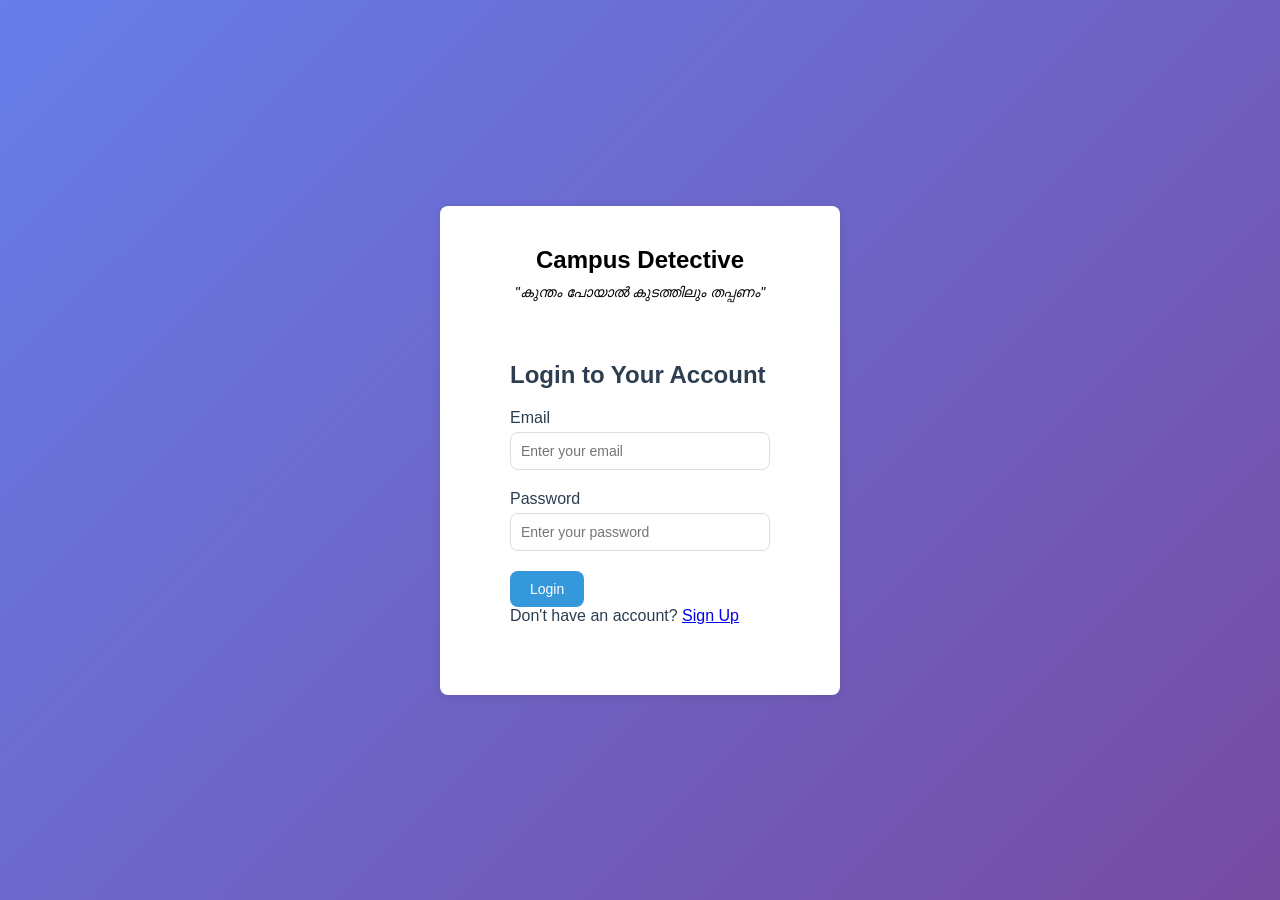
==== index.html @ ca376278 "initial commit" ====
<!DOCTYPE html>
<html lang="en">
<head>
    <meta charset="UTF-8">
    <meta name="viewport" content="width=device-width, initial-scale=1.0">
    <title>Campus Detective - Login</title>
    <link rel="stylesheet" href="css/style.css">
</head>
<body>
    <div class="container">
        <div class="auth-container">
            <h1 class="logo"style="color: black;"> Campus Detective </h1>
            <p class="tagline"style="color: black;">"കുന്തം പോയാൽ കുടത്തിലും തപ്പണം"</p>
            
            <form id="loginForm" class="auth-form">
                <h2>Login to Your Account</h2>
                
                <div class="form-group">
                    <label for="email">Email</label>
                    <input type="email" id="email" name="email" placeholder="Enter your email" required>
                </div>
                
                <div class="form-group">
                    <label for="password">Password</label>
                    <input type="password" id="password" name="password" placeholder="Enter your password" required>
                </div>
                
                <button type="submit" class="btn btn-primary">Login</button>
                
                <p class="auth-link">
                    Don't have an account? <a href="signup.html">Sign Up</a>
                </p>
            </form>
        </div>
    </div>

    <script>
        // Login functionality
        document.getElementById('loginForm').addEventListener('submit', function(e) {
            e.preventDefault();
            
            const email = document.getElementById('email').value;
            const password = document.getElementById('password').value;
            
            // Get users from localStorage
            const users = JSON.parse(localStorage.getItem('users')) || [];
            
            // Find user with matching email and password
            const user = users.find(u => u.email === email && u.password === password);
            
            if (user) {
                // Store current user in localStorage
                localStorage.setItem('currentUser', JSON.stringify({
                    email: user.email,
                    fullName: user.fullName,
                    campusId: user.campusId,
                    points: user.points
                }));
                
                // Redirect to home page
                window.location.href = 'home.html';
            } else {
                alert('Invalid email or password!');
            }
        });

        // Check if user is already logged in
        if (localStorage.getItem('currentUser')) {
            window.location.href = 'home.html';
        }
    </script>
</body>
</html>
---- css/style.css ----
/* Global Styles */
:root {
    --primary-color: #2c3e50;
    --secondary-color: #3498db;
    --success-color: #27ae60;
    --danger-color: #e74c3c;
    --warning-color: #f39c12;
    --light-bg: #ecf0f1;
    --dark-text: #2c3e50;
    --border-radius: 8px;
    --box-shadow: 0 2px 10px rgba(0,0,0,0.1);
}

* {
    margin: 0;
    padding: 0;
    box-sizing: border-box;
}

body {
    font-family: -apple-system, BlinkMacSystemFont, 'Segoe UI', Roboto, Oxygen, Ubuntu, sans-serif;
    background: linear-gradient(135deg, #667eea 0%, #764ba2 100%);
    min-height: 100vh;
    color: var(--dark-text);
}

/* Container Styles */
.container {
    display: flex;
    justify-content: center;
    align-items: center;
    min-height: 100vh;
    padding: 20px;
}

.main-container {
    max-width: 1200px;
    margin: 80px auto 20px;
    padding: 20px;
}

/* Auth Pages */
.auth-container {
    background: white;
    border-radius: var(--border-radius);
    box-shadow: var(--box-shadow);
    padding: 40px;
    width: 100%;
    max-width: 400px;
}

.logo {
    text-align: center;
    color: white;
    margin-bottom: 10px;
    font-size: 24px;
}

.tagline {
    text-align: center;
    color: rgba(255,255,255,0.9);
    font-style: italic;
    margin-bottom: 30px;
    font-size: 14px;
}

.tagline-large {
    text-align: center;
    color: white;
    font-size: 18px;
    font-style: italic;
    margin-bottom: 20px;
    padding: 10px;
    background: rgba(255,255,255,0.1);
    border-radius: var(--border-radius);
}

.auth-form {
    background: white;
    padding: 30px;
    border-radius: var(--border-radius);
}

.auth-form h2 {
    margin-bottom: 20px;
    color: var(--primary-color);
}

/* Navigation */
.navbar {
    background: white;
    box-shadow: var(--box-shadow);
    position: fixed;
    top: 0;
    left: 0;
    right: 0;
    z-index: 1000;
}

.nav-container {
    max-width: 1200px;
    margin: 0 auto;
    padding: 15px 20px;
    display: flex;
    justify-content: space-between;
    align-items: center;
}

.nav-logo {
    color: var(--primary-color);
    font-size: 20px;
}

.nav-links {
    display: flex;
    gap: 20px;
    align-items: center;
}

.nav-links a {
    text-decoration: none;
    color: var(--dark-text);
    font-weight: 500;
    transition: color 0.3s;
}

.nav-links a:hover,
.nav-links a.active {
    color: var(--secondary-color);
}

/* Form Styles */
.form-group {
    margin-bottom: 20px;
}

.form-group label {
    display: block;
    margin-bottom: 5px;
    font-weight: 500;
    color: var(--primary-color);
}

.form-group input,
.form-group textarea,
.form-group select {
    width: 100%;
    padding: 10px;
    border: 1px solid #ddd;
    border-radius: var(--border-radius);
    font-size: 14px;
    transition: border-color 0.3s;
}

.form-group input:focus,
.form-group textarea:focus,
.form-group select:focus {
    outline: none;
    border-color: var(--secondary-color);
}

.radio-group {
    display: flex;
    gap: 20px;
}

.radio-label {
    display: flex;
    align-items: center;
    gap: 5px;
    cursor: pointer;
}

/* Button Styles */
.btn {
    padding: 10px 20px;
    border: none;
    border-radius: var(--border-radius);
    font-size: 14px;
    font-weight: 500;
    cursor: pointer;
    transition: all 0.3s ease;
}

.btn:hover {
    transform: translateY(-2px);
    box-shadow: 0 5px 15px rgba(0,0,0,0.2);
}

.btn-primary {
    background: var(--secondary-color);
    color: white;
}

.btn-primary:hover {
    background: #2980b9;
}

.btn-logout {
    background: var(--danger-color);
    color: white;
    padding: 8px 16px;
}

.btn-logout:hover {
    background: #c0392b;
}

.btn-search {
    background: var(--primary-color);
    color: white;
}

.filter-btn {
    background: white;
    color: var(--dark-text);
    border: 1px solid #ddd;
}

.filter-btn.active {
    background: var(--secondary-color);
    color: white;
    border-color: var(--secondary-color);
}

.btn-large {
    width: 100%;
    padding: 12px;
    font-size: 16px;
}

/* Feed Controls */
.feed-controls {
    background: white;
    padding: 20px;
    border-radius: var(--border-radius);
    margin-bottom: 20px;
}

.search-box {
    display: flex;
    gap: 10px;
    margin-bottom: 15px;
}

.search-box input {
    flex: 1;
    padding: 10px;
    border: 1px solid #ddd;
    border-radius: var(--border-radius);
    font-size: 14px;
}

.filter-buttons {
    display: flex;
    gap: 10px;
    flex-wrap: wrap;
}

/* Items Feed */
.items-feed {
    display: grid;
    grid-template-columns: repeat(auto-fill, minmax(300px, 1fr));
    gap: 20px;
}

.item-card {
    background: white;
    border-radius: var(--border-radius);
    overflow: hidden;
    box-shadow: var(--box-shadow);
    transition: transform 0.3s;
}

.item-card:hover {
    transform: translateY(-5px);
    box-shadow: 0 5px 20px rgba(0,0,0,0.15);
}

.item-image {
    width: 100%;
    height: 200px;
    object-fit: cover;
}

.item-content {
    padding: 15px;
}

.item-header {
    display: flex;
    justify-content: space-between;
    align-items: center;
    margin-bottom: 10px;
}

.item-name {
    font-size: 18px;
    font-weight: 600;
    color: var(--primary-color);
}

.item-type {
    padding: 4px 8px;
    border-radius: 4px;
    font-size: 12px;
    font-weight: 500;
}

.item-type.lost {
    background: #fee;
    color: var(--danger-color);
}

.item-type.found {
    background: #e8f5e9;
    color: var(--success-color);
}

.item-location {
    color: #666;
    font-size: 14px;
    margin-bottom: 5px;
}

.item-location::before {
    content: "📍 ";
}

.item-date {
    color: #999;
    font-size: 12px;
    margin-bottom: 10px;
}

.item-description {
    color: var(--dark-text);
    font-size: 14px;
    line-height: 1.6;
    margin-bottom: 15px;
}

.item-footer {
    display: flex;
    justify-content: space-between;
    align-items: center;
    border-top: 1px solid #eee;
    padding-top: 15px;
}

.item-reporter {
    color: #999;
    font-size: 12px;
}

.mark-returned-btn {
    background: var(--success-color);
    color: white;
    padding: 6px 12px;
    font-size: 12px;
}

.mark-returned-btn:hover {
    background: #219a52;
}

/* Leaderboard Styles */
.leaderboard-container {
    background: white;
    border-radius: var(--border-radius);
    padding: 30px;
    box-shadow: var(--box-shadow);
}

.leaderboard-container h2 {
    color: var(--primary-color);
    margin-bottom: 10px;
    text-align: center;
}

.leaderboard-subtitle {
    text-align: center;
    color: #666;
    margin-bottom: 30px;
}

.leaderboard-list {
    margin-bottom: 20px;
}

.leaderboard-item {
    display: flex;
    align-items: center;
    padding: 15px;
    border-bottom: 1px solid #eee;
    transition: background-color 0.3s;
}

.leaderboard-item:hover {
    background-color: #f9f9f9;
}

.leaderboard-item.current-user {
    background-color: #e3f2fd;
    border-radius: var(--border-radius);
}

.rank {
    width: 50px;
    font-size: 20px;
    font-weight: 600;
    color: var(--secondary-color);
}

.user-info {
    flex: 1;
}

.user-name {
    font-weight: 600;
    color: var(--primary-color);
}

.user-campusid {
    font-size: 12px;
    color: #666;
}

.user-points {
    text-align: right;
}

.points-badge {
    background: var(--warning-color);
    color: white;
    padding: 5px 10px;
    border-radius: 20px;
    font-size: 12px;
    font-weight: 500;
}

.current-user-rank {
    margin-top: 20px;
    border-top: 2px solid #eee;
    padding-top: 20px;
}

/* Image Preview */
.image-preview {
    margin-top: 10px;
    max-width: 200px;
    border-radius: var(--border-radius);
    overflow: hidden;
}

.image-preview img {
    width: 100%;
    height: auto;
}

/* Welcome Section */
.welcome-section {
    margin-bottom: 30px;
}

.welcome-message {
    text-align: center;
    color: white;
    font-size: 16px;
    margin-top: 10px;
}

/* No Data */
.no-data {
    text-align: center;
    color: #999;
    padding: 40px;
    font-style: italic;
}

/* Responsive Design */
@media (max-width: 768px) {
    .nav-container {
        flex-direction: column;
        gap: 10px;
    }
    
    .nav-links {
        flex-wrap: wrap;
        justify-content: center;
    }
    
    .items-feed {
        grid-template-columns: 1fr;
    }
    
    .filter-buttons {
        justify-content: center;
    }
    
    .leaderboard-item {
        flex-direction: column;
        text-align: center;
        gap: 10px;
    }
    
    .rank {
        width: auto;
    }
    
    .user-points {
        text-align: center;
    }
}

@media (max-width: 480px) {
    .auth-container {
        padding: 20px;
    }
    
    .auth-form {
        padding: 20px;
    }
    
    .search-box {
        flex-direction: column;
    }
}
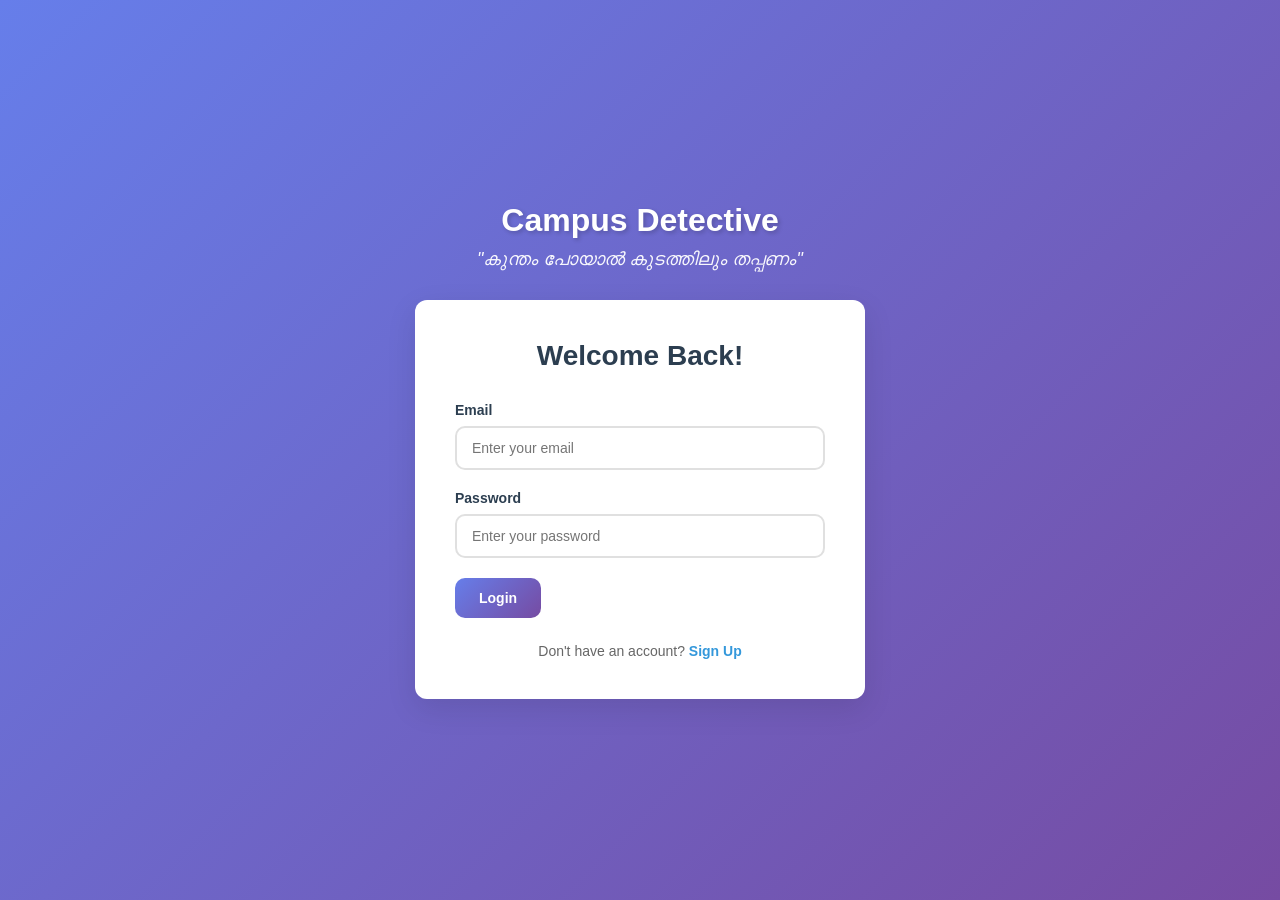
==== commit aa574e00: "initial commit" ====
--- a/index.html
+++ b/index.html
@@ -9,20 +9,20 @@
 <body>
     <div class="container">
         <div class="auth-container">
-            <h1 class="logo"style="color: black;"> Campus Detective </h1>
-            <p class="tagline"style="color: black;">"കുന്തം പോയാൽ കുടത്തിലും തപ്പണം"</p>
+            <h1 class="logo"> Campus Detective</h1>
+            <p class="tagline">"കുന്തം പോയാൽ കുടത്തിലും തപ്പണം"</p>
             
             <form id="loginForm" class="auth-form">
-                <h2>Login to Your Account</h2>
+                <h2>Welcome Back!</h2>
                 
                 <div class="form-group">
                     <label for="email">Email</label>
-                    <input type="email" id="email" name="email" placeholder="Enter your email" required>
+                    <input type="email" id="email" placeholder="Enter your email" required>
                 </div>
                 
                 <div class="form-group">
                     <label for="password">Password</label>
-                    <input type="password" id="password" name="password" placeholder="Enter your password" required>
+                    <input type="password" id="password" placeholder="Enter your password" required>
                 </div>
                 
                 <button type="submit" class="btn btn-primary">Login</button>
@@ -35,36 +35,29 @@
     </div>
 
     <script>
-        // Login functionality
         document.getElementById('loginForm').addEventListener('submit', function(e) {
             e.preventDefault();
             
             const email = document.getElementById('email').value;
             const password = document.getElementById('password').value;
             
-            // Get users from localStorage
             const users = JSON.parse(localStorage.getItem('users')) || [];
-            
-            // Find user with matching email and password
             const user = users.find(u => u.email === email && u.password === password);
             
             if (user) {
-                // Store current user in localStorage
                 localStorage.setItem('currentUser', JSON.stringify({
                     email: user.email,
                     fullName: user.fullName,
                     campusId: user.campusId,
                     points: user.points
                 }));
-                
-                // Redirect to home page
                 window.location.href = 'home.html';
             } else {
                 alert('Invalid email or password!');
             }
         });
 
-        // Check if user is already logged in
+        // Redirect if already logged in
         if (localStorage.getItem('currentUser')) {
             window.location.href = 'home.html';
         }
--- a/css/style.css
+++ b/css/style.css
@@ -7,8 +7,8 @@
     --warning-color: #f39c12;
     --light-bg: #ecf0f1;
     --dark-text: #2c3e50;
-    --border-radius: 8px;
-    --box-shadow: 0 2px 10px rgba(0,0,0,0.1);
+    --border-radius: 12px;
+    --box-shadow: 0 10px 30px rgba(0,0,0,0.1);
 }
 
 * {
@@ -41,60 +41,66 @@
 
 /* Auth Pages */
 .auth-container {
+    width: 100%;
+    max-width: 450px;
+}
+
+.logo {
+    text-align: center;
+    color: white;
+    font-size: 32px;
+    margin-bottom: 10px;
+    font-weight: bold;
+    text-shadow: 2px 2px 4px rgba(0,0,0,0.2);
+}
+
+.tagline {
+    text-align: center;
+    color: rgba(255,255,255,0.95);
+    font-style: italic;
+    margin-bottom: 30px;
+    font-size: 18px;
+    font-weight: 500;
+}
+
+.tagline-large {
+    text-align: center;
+    color: white;
+    font-size: 20px;
+    font-style: italic;
+    margin-bottom: 20px;
+    padding: 15px;
+    background: rgba(255,255,255,0.15);
+    border-radius: 50px;
+    backdrop-filter: blur(10px);
+    font-weight: 500;
+}
+
+.auth-form {
     background: white;
+    padding: 40px;
     border-radius: var(--border-radius);
     box-shadow: var(--box-shadow);
-    padding: 40px;
-    width: 100%;
-    max-width: 400px;
-}
-
-.logo {
-    text-align: center;
-    color: white;
-    margin-bottom: 10px;
-    font-size: 24px;
-}
-
-.tagline {
-    text-align: center;
-    color: rgba(255,255,255,0.9);
-    font-style: italic;
+}
+
+.auth-form h2 {
+    color: var(--primary-color);
     margin-bottom: 30px;
-    font-size: 14px;
-}
-
-.tagline-large {
-    text-align: center;
-    color: white;
-    font-size: 18px;
-    font-style: italic;
-    margin-bottom: 20px;
-    padding: 10px;
-    background: rgba(255,255,255,0.1);
-    border-radius: var(--border-radius);
-}
-
-.auth-form {
-    background: white;
-    padding: 30px;
-    border-radius: var(--border-radius);
-}
-
-.auth-form h2 {
-    margin-bottom: 20px;
-    color: var(--primary-color);
+    text-align: center;
+    font-size: 28px;
 }
 
 /* Navigation */
 .navbar {
     background: white;
-    box-shadow: var(--box-shadow);
+    box-shadow: 0 2px 20px rgba(0,0,0,0.1);
     position: fixed;
     top: 0;
     left: 0;
     right: 0;
     z-index: 1000;
+    backdrop-filter: blur(10px);
+    background: rgba(255,255,255,0.95);
 }
 
 .nav-container {
@@ -108,12 +114,13 @@
 
 .nav-logo {
     color: var(--primary-color);
-    font-size: 20px;
+    font-size: 24px;
+    font-weight: bold;
 }
 
 .nav-links {
     display: flex;
-    gap: 20px;
+    gap: 25px;
     align-items: center;
 }
 
@@ -121,12 +128,15 @@
     text-decoration: none;
     color: var(--dark-text);
     font-weight: 500;
-    transition: color 0.3s;
+    transition: all 0.3s;
+    padding: 8px 16px;
+    border-radius: 20px;
 }
 
 .nav-links a:hover,
 .nav-links a.active {
     color: var(--secondary-color);
+    background: rgba(52, 152, 219, 0.1);
 }
 
 /* Form Styles */
@@ -136,50 +146,62 @@
 
 .form-group label {
     display: block;
-    margin-bottom: 5px;
-    font-weight: 500;
+    margin-bottom: 8px;
+    font-weight: 600;
     color: var(--primary-color);
+    font-size: 14px;
 }
 
 .form-group input,
-.form-group textarea,
-.form-group select {
+.form-group textarea {
     width: 100%;
-    padding: 10px;
-    border: 1px solid #ddd;
-    border-radius: var(--border-radius);
+    padding: 12px 15px;
+    border: 2px solid #e0e0e0;
+    border-radius: 10px;
     font-size: 14px;
-    transition: border-color 0.3s;
+    transition: all 0.3s;
 }
 
 .form-group input:focus,
-.form-group textarea:focus,
-.form-group select:focus {
+.form-group textarea:focus {
     outline: none;
     border-color: var(--secondary-color);
+    box-shadow: 0 0 0 3px rgba(52, 152, 219, 0.1);
 }
 
 .radio-group {
     display: flex;
-    gap: 20px;
+    gap: 30px;
+    padding: 10px 0;
 }
 
 .radio-label {
     display: flex;
     align-items: center;
-    gap: 5px;
+    gap: 8px;
+    cursor: pointer;
+    font-weight: 500;
+}
+
+.radio-label input[type="radio"] {
+    width: 18px;
+    height: 18px;
     cursor: pointer;
 }
 
 /* Button Styles */
 .btn {
-    padding: 10px 20px;
+    padding: 12px 24px;
     border: none;
-    border-radius: var(--border-radius);
+    border-radius: 10px;
     font-size: 14px;
-    font-weight: 500;
+    font-weight: 600;
     cursor: pointer;
     transition: all 0.3s ease;
+    display: inline-flex;
+    align-items: center;
+    justify-content: center;
+    gap: 8px;
 }
 
 .btn:hover {
@@ -187,23 +209,18 @@
     box-shadow: 0 5px 15px rgba(0,0,0,0.2);
 }
 
+.btn:active {
+    transform: translateY(0);
+}
+
 .btn-primary {
-    background: var(--secondary-color);
-    color: white;
-}
-
-.btn-primary:hover {
-    background: #2980b9;
+    background: linear-gradient(135deg, #667eea 0%, #764ba2 100%);
+    color: white;
 }
 
 .btn-logout {
     background: var(--danger-color);
     color: white;
-    padding: 8px 16px;
-}
-
-.btn-logout:hover {
-    background: #c0392b;
 }
 
 .btn-search {
@@ -214,7 +231,7 @@
 .filter-btn {
     background: white;
     color: var(--dark-text);
-    border: 1px solid #ddd;
+    border: 2px solid #e0e0e0;
 }
 
 .filter-btn.active {
@@ -225,29 +242,30 @@
 
 .btn-large {
     width: 100%;
-    padding: 12px;
+    padding: 15px;
     font-size: 16px;
 }
 
 /* Feed Controls */
 .feed-controls {
     background: white;
-    padding: 20px;
+    padding: 25px;
     border-radius: var(--border-radius);
+    margin-bottom: 30px;
+    box-shadow: var(--box-shadow);
+}
+
+.search-box {
+    display: flex;
+    gap: 10px;
     margin-bottom: 20px;
-}
-
-.search-box {
-    display: flex;
-    gap: 10px;
-    margin-bottom: 15px;
 }
 
 .search-box input {
     flex: 1;
-    padding: 10px;
-    border: 1px solid #ddd;
-    border-radius: var(--border-radius);
+    padding: 12px 15px;
+    border: 2px solid #e0e0e0;
+    border-radius: 10px;
     font-size: 14px;
 }
 
@@ -260,8 +278,8 @@
 /* Items Feed */
 .items-feed {
     display: grid;
-    grid-template-columns: repeat(auto-fill, minmax(300px, 1fr));
-    gap: 20px;
+    grid-template-columns: repeat(auto-fill, minmax(350px, 1fr));
+    gap: 25px;
 }
 
 .item-card {
@@ -269,42 +287,44 @@
     border-radius: var(--border-radius);
     overflow: hidden;
     box-shadow: var(--box-shadow);
-    transition: transform 0.3s;
+    transition: all 0.3s;
 }
 
 .item-card:hover {
     transform: translateY(-5px);
-    box-shadow: 0 5px 20px rgba(0,0,0,0.15);
+    box-shadow: 0 15px 40px rgba(0,0,0,0.15);
 }
 
 .item-image {
     width: 100%;
-    height: 200px;
+    height: 220px;
     object-fit: cover;
+    border-bottom: 3px solid var(--secondary-color);
 }
 
 .item-content {
-    padding: 15px;
+    padding: 20px;
 }
 
 .item-header {
     display: flex;
     justify-content: space-between;
     align-items: center;
-    margin-bottom: 10px;
+    margin-bottom: 15px;
 }
 
 .item-name {
-    font-size: 18px;
+    font-size: 20px;
+    font-weight: 700;
+    color: var(--primary-color);
+}
+
+.item-type {
+    padding: 6px 12px;
+    border-radius: 20px;
+    font-size: 12px;
     font-weight: 600;
-    color: var(--primary-color);
-}
-
-.item-type {
-    padding: 4px 8px;
-    border-radius: 4px;
-    font-size: 12px;
-    font-weight: 500;
+    text-transform: uppercase;
 }
 
 .item-type.lost {
@@ -319,18 +339,28 @@
 
 .item-location {
     color: #666;
-    font-size: 14px;
-    margin-bottom: 5px;
+    font-size: 15px;
+    margin-bottom: 8px;
+    display: flex;
+    align-items: center;
+    gap: 5px;
 }
 
 .item-location::before {
-    content: "📍 ";
+    content: "📍";
 }
 
 .item-date {
     color: #999;
-    font-size: 12px;
-    margin-bottom: 10px;
+    font-size: 13px;
+    margin-bottom: 12px;
+    display: flex;
+    align-items: center;
+    gap: 5px;
+}
+
+.item-date::before {
+    content: "📅";
 }
 
 .item-description {
@@ -338,37 +368,75 @@
     font-size: 14px;
     line-height: 1.6;
     margin-bottom: 15px;
+    padding: 10px 0;
+    border-top: 1px solid #eee;
+    border-bottom: 1px solid #eee;
+}
+
+/* Contact Info Styles */
+.item-contact {
+    background: #f8f9fa;
+    padding: 12px;
+    border-radius: 8px;
+    margin-bottom: 15px;
+    display: flex;
+    align-items: center;
+    gap: 10px;
+    border-left: 4px solid var(--secondary-color);
+}
+
+.contact-label {
+    font-weight: 600;
+    color: var(--primary-color);
+    font-size: 13px;
+}
+
+.contact-value {
+    color: var(--secondary-color);
+    font-weight: 500;
+    word-break: break-all;
+}
+
+.contact-icon {
+    font-size: 18px;
 }
 
 .item-footer {
     display: flex;
     justify-content: space-between;
     align-items: center;
-    border-top: 1px solid #eee;
     padding-top: 15px;
+    border-top: 2px solid #eee;
 }
 
 .item-reporter {
-    color: #999;
-    font-size: 12px;
+    color: #666;
+    font-size: 13px;
+    display: flex;
+    align-items: center;
+    gap: 5px;
+}
+
+.item-reporter::before {
+    content: "👤";
 }
 
 .mark-returned-btn {
-    background: var(--success-color);
-    color: white;
-    padding: 6px 12px;
-    font-size: 12px;
+    background: linear-gradient(135deg, #27ae60 0%, #2ecc71 100%);
+    color: white;
+    padding: 8px 16px;
+    font-size: 13px;
 }
 
 .mark-returned-btn:hover {
-    background: #219a52;
+    background: linear-gradient(135deg, #219a52 0%, #27ae60 100%);
 }
 
 /* Leaderboard Styles */
 .leaderboard-container {
     background: white;
     border-radius: var(--border-radius);
-    padding: 30px;
+    padding: 40px;
     box-shadow: var(--box-shadow);
 }
 
@@ -376,39 +444,44 @@
     color: var(--primary-color);
     margin-bottom: 10px;
     text-align: center;
+    font-size: 32px;
 }
 
 .leaderboard-subtitle {
     text-align: center;
     color: #666;
+    margin-bottom: 40px;
+    font-size: 16px;
+}
+
+.leaderboard-list {
     margin-bottom: 30px;
 }
 
-.leaderboard-list {
-    margin-bottom: 20px;
-}
-
 .leaderboard-item {
     display: flex;
     align-items: center;
-    padding: 15px;
+    padding: 20px;
     border-bottom: 1px solid #eee;
-    transition: background-color 0.3s;
+    transition: all 0.3s;
+    background: white;
 }
 
 .leaderboard-item:hover {
-    background-color: #f9f9f9;
+    background: #f8f9fa;
+    transform: translateX(5px);
 }
 
 .leaderboard-item.current-user {
-    background-color: #e3f2fd;
-    border-radius: var(--border-radius);
+    background: linear-gradient(135deg, #f3f9ff 0%, #e3f2fd 100%);
+    border-radius: 10px;
+    border: 2px solid var(--secondary-color);
 }
 
 .rank {
-    width: 50px;
-    font-size: 20px;
-    font-weight: 600;
+    width: 60px;
+    font-size: 24px;
+    font-weight: 700;
     color: var(--secondary-color);
 }
 
@@ -417,13 +490,21 @@
 }
 
 .user-name {
-    font-weight: 600;
+    font-weight: 700;
     color: var(--primary-color);
+    font-size: 18px;
+    margin-bottom: 4px;
 }
 
 .user-campusid {
+    font-size: 13px;
+    color: #666;
+    margin-bottom: 2px;
+}
+
+.user-email {
     font-size: 12px;
-    color: #666;
+    color: #999;
 }
 
 .user-points {
@@ -431,26 +512,44 @@
 }
 
 .points-badge {
-    background: var(--warning-color);
-    color: white;
-    padding: 5px 10px;
-    border-radius: 20px;
-    font-size: 12px;
-    font-weight: 500;
+    background: linear-gradient(135deg, #f39c12 0%, #f1c40f 100%);
+    color: white;
+    padding: 8px 16px;
+    border-radius: 30px;
+    font-size: 14px;
+    font-weight: 600;
+    box-shadow: 0 4px 10px rgba(243, 156, 18, 0.3);
 }
 
 .current-user-rank {
-    margin-top: 20px;
-    border-top: 2px solid #eee;
-    padding-top: 20px;
+    margin-top: 30px;
+    border-top: 3px solid #eee;
+    padding-top: 30px;
+}
+
+/* Welcome Section */
+.welcome-section {
+    margin-bottom: 30px;
+}
+
+.welcome-message {
+    text-align: center;
+    color: white;
+    font-size: 18px;
+    margin-top: 15px;
+    padding: 15px;
+    background: rgba(255,255,255,0.15);
+    border-radius: 50px;
+    backdrop-filter: blur(10px);
 }
 
 /* Image Preview */
 .image-preview {
-    margin-top: 10px;
+    margin-top: 15px;
     max-width: 200px;
-    border-radius: var(--border-radius);
+    border-radius: 10px;
     overflow: hidden;
+    box-shadow: var(--box-shadow);
 }
 
 .image-preview img {
@@ -458,31 +557,38 @@
     height: auto;
 }
 
-/* Welcome Section */
-.welcome-section {
-    margin-bottom: 30px;
-}
-
-.welcome-message {
-    text-align: center;
-    color: white;
-    font-size: 16px;
-    margin-top: 10px;
-}
-
 /* No Data */
 .no-data {
     text-align: center;
     color: #999;
-    padding: 40px;
+    padding: 60px;
     font-style: italic;
+    font-size: 16px;
+}
+
+/* Auth Link */
+.auth-link {
+    text-align: center;
+    margin-top: 25px;
+    color: #666;
+    font-size: 14px;
+}
+
+.auth-link a {
+    color: var(--secondary-color);
+    text-decoration: none;
+    font-weight: 600;
+}
+
+.auth-link a:hover {
+    text-decoration: underline;
 }
 
 /* Responsive Design */
 @media (max-width: 768px) {
     .nav-container {
         flex-direction: column;
-        gap: 10px;
+        gap: 15px;
     }
     
     .nav-links {
@@ -501,7 +607,7 @@
     .leaderboard-item {
         flex-direction: column;
         text-align: center;
-        gap: 10px;
+        gap: 15px;
     }
     
     .rank {
@@ -511,18 +617,46 @@
     .user-points {
         text-align: center;
     }
-}
-
-@media (max-width: 480px) {
-    .auth-container {
-        padding: 20px;
-    }
-    
-    .auth-form {
-        padding: 20px;
-    }
     
     .search-box {
         flex-direction: column;
     }
+    
+    .tagline-large {
+        font-size: 16px;
+    }
+}
+
+@media (max-width: 480px) {
+    .auth-form {
+        padding: 25px;
+    }
+    
+    .auth-form h2 {
+        font-size: 24px;
+    }
+    
+    .logo {
+        font-size: 24px;
+    }
+    
+    .tagline {
+        font-size: 14px;
+    }
+}
+
+/* Animations */
+@keyframes fadeIn {
+    from {
+        opacity: 0;
+        transform: translateY(20px);
+    }
+    to {
+        opacity: 1;
+        transform: translateY(0);
+    }
+}
+
+.item-card {
+    animation: fadeIn 0.5s ease-out;
 }
